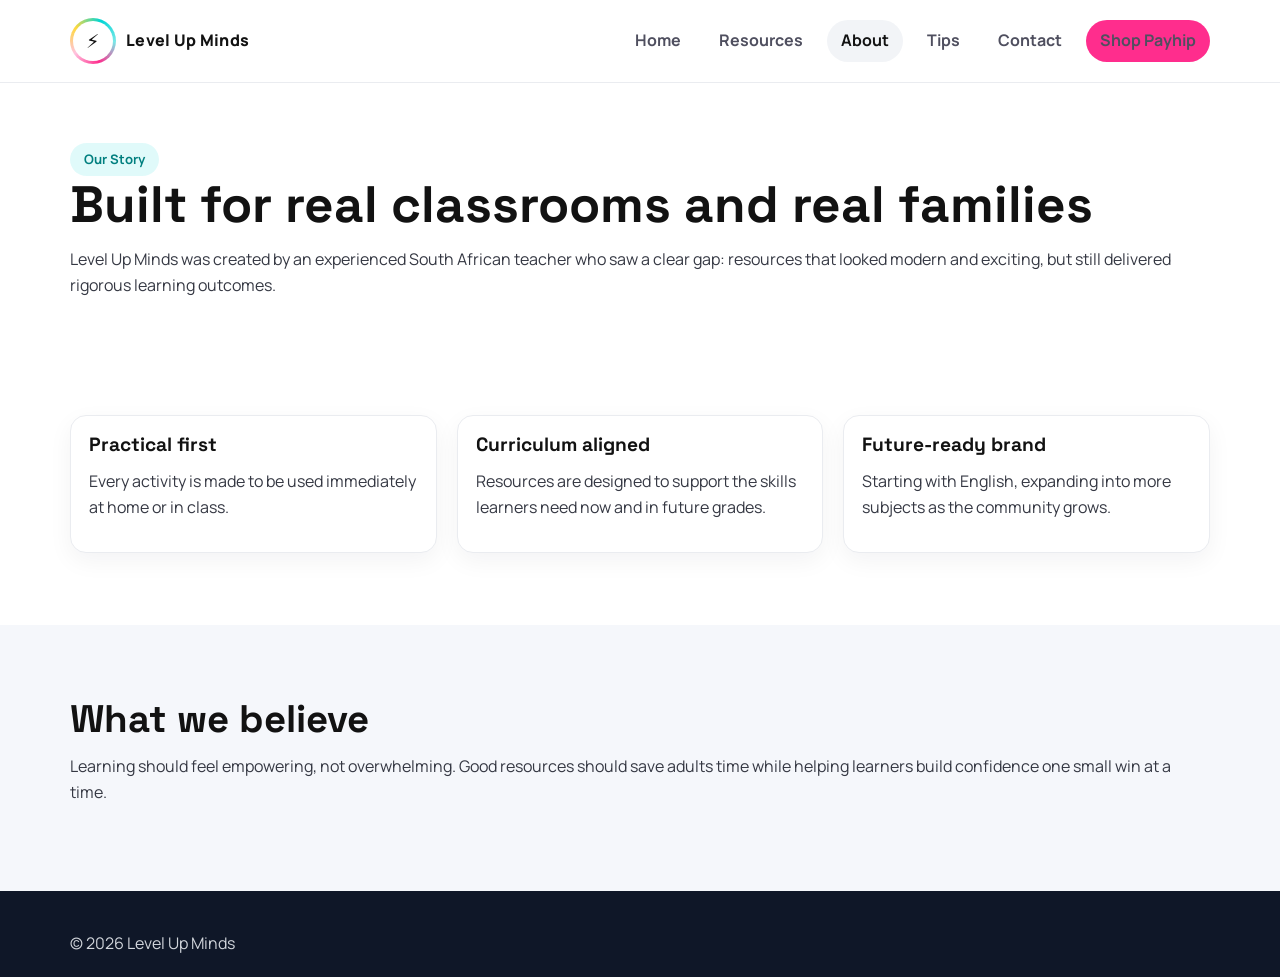
==== about.html @ 29143eef "Build Level Up Minds multi-page ecommerce website" ====
<!doctype html><html lang="en"><head><meta charset="UTF-8" /><meta name="viewport" content="width=device-width, initial-scale=1.0" />
<title>About | Level Up Minds</title><link rel="preconnect" href="https://fonts.googleapis.com"><link rel="preconnect" href="https://fonts.gstatic.com" crossorigin>
<link href="https://fonts.googleapis.com/css2?family=Manrope:wght@400;600;700;800&family=Space+Grotesk:wght@600;700&display=swap" rel="stylesheet"><link rel="stylesheet" href="styles.css" /></head><body>
<header class="site-header"><div class="container nav-wrap"><a href="index.html" class="brand"><span class="brand__badge"></span>Level Up Minds</a><button class="nav-toggle" data-menu-toggle>☰</button><nav class="nav" data-nav><a href="index.html">Home</a><a href="shop.html">Resources</a><a href="about.html">About</a><a href="blog.html">Tips</a><a href="contact.html">Contact</a><a href="https://payhip.com" target="_blank" class="btn btn--primary">Shop Payhip</a></nav></div></header>
<main><section class="page-hero"><div class="container"><span class="badge">Our Story</span><h1>Built for real classrooms and real families</h1><p>Level Up Minds was created by an experienced South African teacher who saw a clear gap: resources that looked modern and exciting, but still delivered rigorous learning outcomes.</p></div></section>
<section class="section"><div class="container grid-3"><article class="card"><h3>Practical first</h3><p>Every activity is made to be used immediately at home or in class.</p></article><article class="card"><h3>Curriculum aligned</h3><p>Resources are designed to support the skills learners need now and in future grades.</p></article><article class="card"><h3>Future-ready brand</h3><p>Starting with English, expanding into more subjects as the community grows.</p></article></div></section>
<section class="section section--soft"><div class="container"><h2>What we believe</h2><p>Learning should feel empowering, not overwhelming. Good resources should save adults time while helping learners build confidence one small win at a time.</p></div></section></main>
<footer class="footer"><div class="container">© 2026 Level Up Minds</div></footer><script src="script.js"></script></body></html>
---- styles.css ----
:root {
  --teal: #00d5d5;
  --pink: #ff2d8d;
  --yellow: #ffd93d;
  --ink: #121212;
  --muted: #667085;
  --bg-soft: #f5f7fb;
  --card: #ffffff;
  --radius-lg: 24px;
  --radius-md: 16px;
  --shadow: 0 14px 40px rgba(17, 24, 39, 0.1);
}

* { box-sizing: border-box; }
html { scroll-behavior: smooth; }
body {
  margin: 0;
  font-family: 'Manrope', 'Inter', system-ui, -apple-system, sans-serif;
  color: var(--ink);
  background: #fff;
  line-height: 1.6;
}
img { max-width: 100%; display: block; }
a { color: inherit; text-decoration: none; }

.container { width: min(1140px, 92vw); margin: 0 auto; }
.section { padding: 72px 0; }
.section--soft { background: var(--bg-soft); }

.badge {
  display: inline-flex;
  align-items: center;
  gap: .5rem;
  border-radius: 999px;
  background: rgba(0,213,213,.12);
  color: #007f7f;
  padding: 6px 14px;
  font-weight: 700;
  font-size: .82rem;
}

h1, h2, h3 { font-family: 'Space Grotesk', 'Manrope', sans-serif; line-height: 1.12; margin: 0 0 14px; }
h1 { font-size: clamp(2rem, 4vw, 3.5rem); }
h2 { font-size: clamp(1.8rem, 3vw, 2.5rem); }
h3 { font-size: 1.2rem; }
p { margin: 0 0 14px; color: #353843; }

.btn {
  display: inline-flex;
  align-items: center;
  justify-content: center;
  border-radius: 999px;
  border: 0;
  font-weight: 800;
  padding: 12px 20px;
  cursor: pointer;
  transition: transform .2s, box-shadow .2s, background .2s;
}
.btn:hover { transform: translateY(-2px); box-shadow: 0 10px 30px rgba(0,0,0,.14); }
.btn--primary { background: var(--pink); color: #fff; }
.btn--secondary { background: var(--teal); color: #003030; }
.btn--outline { border: 2px solid #1018281f; background: #fff; }

.site-header {
  position: sticky;
  top: 0;
  z-index: 100;
  backdrop-filter: blur(10px);
  background: rgba(255,255,255,.88);
  border-bottom: 1px solid #eaecf0;
}
.nav-wrap {
  display: flex;
  justify-content: space-between;
  align-items: center;
  gap: 20px;
  min-height: 82px;
}
.brand {
  display: flex;
  align-items: center;
  gap: 10px;
  font-weight: 900;
  letter-spacing: .3px;
}
.brand__badge {
  width: 46px;
  aspect-ratio: 1;
  border-radius: 50%;
  background: conic-gradient(from 20deg, var(--teal), #7ae8e8, var(--pink), #ffc3df, var(--yellow), var(--teal));
  padding: 3px;
}
.brand__badge::before {
  content: '⚡';
  display: grid;
  place-items: center;
  width: 100%;
  height: 100%;
  border-radius: 50%;
  background: #fff;
  font-size: 1.2rem;
}
.nav { display: flex; gap: 10px; }
.nav a {
  border-radius: 999px;
  padding: 8px 14px;
  font-weight: 700;
  color: #4f4f5f;
}
.nav a.active, .nav a:hover { background: #f2f4f7; color: #121212; }
.nav-toggle {
  display: none;
  border: 0;
  background: transparent;
  font-size: 1.5rem;
}

.hero {
  padding: 80px 0 56px;
  position: relative;
  overflow: hidden;
}
.hero::before, .hero::after {
  content: '';
  position: absolute;
  border-radius: 999px;
  filter: blur(3px);
}
.hero::before {
  width: 260px; height: 260px;
  background: radial-gradient(circle, rgba(255,45,141,.22), transparent 70%);
  right: -80px; top: -40px;
}
.hero::after {
  width: 340px; height: 340px;
  background: radial-gradient(circle, rgba(0,213,213,.2), transparent 72%);
  left: -80px; bottom: -120px;
}
.hero-grid {
  display: grid;
  grid-template-columns: 1.1fr .9fr;
  align-items: center;
  gap: 30px;
}
.hero-card {
  background: #fff;
  border-radius: var(--radius-lg);
  box-shadow: var(--shadow);
  padding: 22px;
  border: 1px solid #eef1f4;
}
.hero-art {
  background: linear-gradient(145deg, #fff 10%, #f6fdff 90%);
  border-radius: var(--radius-lg);
  padding: 20px;
  box-shadow: var(--shadow);
}
.doodles { display: grid; grid-template-columns: repeat(3, 1fr); gap: 10px; }
.doodle {
  background: #fff;
  border: 2px dashed #e4e7ec;
  border-radius: 14px;
  min-height: 82px;
  display: grid;
  place-items: center;
  font-size: 1.6rem;
}

.grid-3 { display: grid; grid-template-columns: repeat(3, 1fr); gap: 20px; }
.grid-4 { display: grid; grid-template-columns: repeat(4, 1fr); gap: 20px; }
.card {
  background: #fff;
  border-radius: var(--radius-md);
  padding: 18px;
  border: 1px solid #eaecf0;
  box-shadow: 0 8px 24px rgba(16, 24, 40, .05);
}
.product-card img {
  border-radius: 12px;
  aspect-ratio: 4 / 3;
  object-fit: cover;
  margin-bottom: 12px;
}
.price {
  font-weight: 900;
  color: #0f1729;
  margin: 10px 0 14px;
}
.kicker { color: #667085; font-size: .95rem; }

.category-pill {
  background: white;
  border-radius: 999px;
  border: 1px solid #e5e7eb;
  padding: 10px 14px;
  font-weight: 700;
}
.category-wrap { display: flex; flex-wrap: wrap; gap: 10px; }

.quote {
  border-left: 4px solid var(--pink);
  padding-left: 14px;
  color: #3b3f4a;
}
.newsletter {
  background: linear-gradient(120deg, #fff, #f7fdff);
  border: 1px solid #e4eff2;
  border-radius: var(--radius-lg);
  box-shadow: var(--shadow);
  padding: 30px;
}
.inline-form {
  display: grid;
  grid-template-columns: 1fr auto;
  gap: 10px;
}
input, select, textarea {
  width: 100%;
  border: 1px solid #d0d5dd;
  border-radius: 12px;
  padding: 12px 14px;
  font: inherit;
}
textarea { min-height: 140px; }

.filters {
  display: grid;
  grid-template-columns: repeat(3, 1fr);
  gap: 12px;
  margin-bottom: 22px;
}

.cta-banner {
  background: linear-gradient(120deg, #00d5d5, #5ee8e8 35%, #ff2d8d);
  color: #fff;
  border-radius: var(--radius-lg);
  padding: 28px;
  display: flex;
  flex-wrap: wrap;
  justify-content: space-between;
  gap: 16px;
}

.footer {
  background: #0f1728;
  color: #d1d5db;
  padding: 40px 0 20px;
}
.footer-grid {
  display: grid;
  grid-template-columns: 1.2fr 1fr 1fr;
  gap: 24px;
}
.socials { display: flex; gap: 10px; }
.socials a {
  width: 38px;
  height: 38px;
  border-radius: 50%;
  display: grid;
  place-items: center;
  background: #1e293b;
}

.page-hero {
  padding: 60px 0 30px;
}
.blog-list { display: grid; gap: 16px; }
.blog-item { display: grid; gap: 8px; }

@media (max-width: 930px) {
  .hero-grid, .grid-4, .grid-3, .footer-grid { grid-template-columns: 1fr 1fr; }
  .filters { grid-template-columns: 1fr 1fr; }
}

@media (max-width: 720px) {
  .nav-toggle { display: block; }
  .nav {
    display: none;
    position: absolute;
    left: 4vw;
    right: 4vw;
    top: 74px;
    background: #fff;
    border: 1px solid #eaecf0;
    border-radius: 14px;
    padding: 10px;
    box-shadow: var(--shadow);
    flex-direction: column;
  }
  .nav.open { display: flex; }
  .hero-grid, .grid-4, .grid-3, .footer-grid, .filters, .inline-form { grid-template-columns: 1fr; }
}
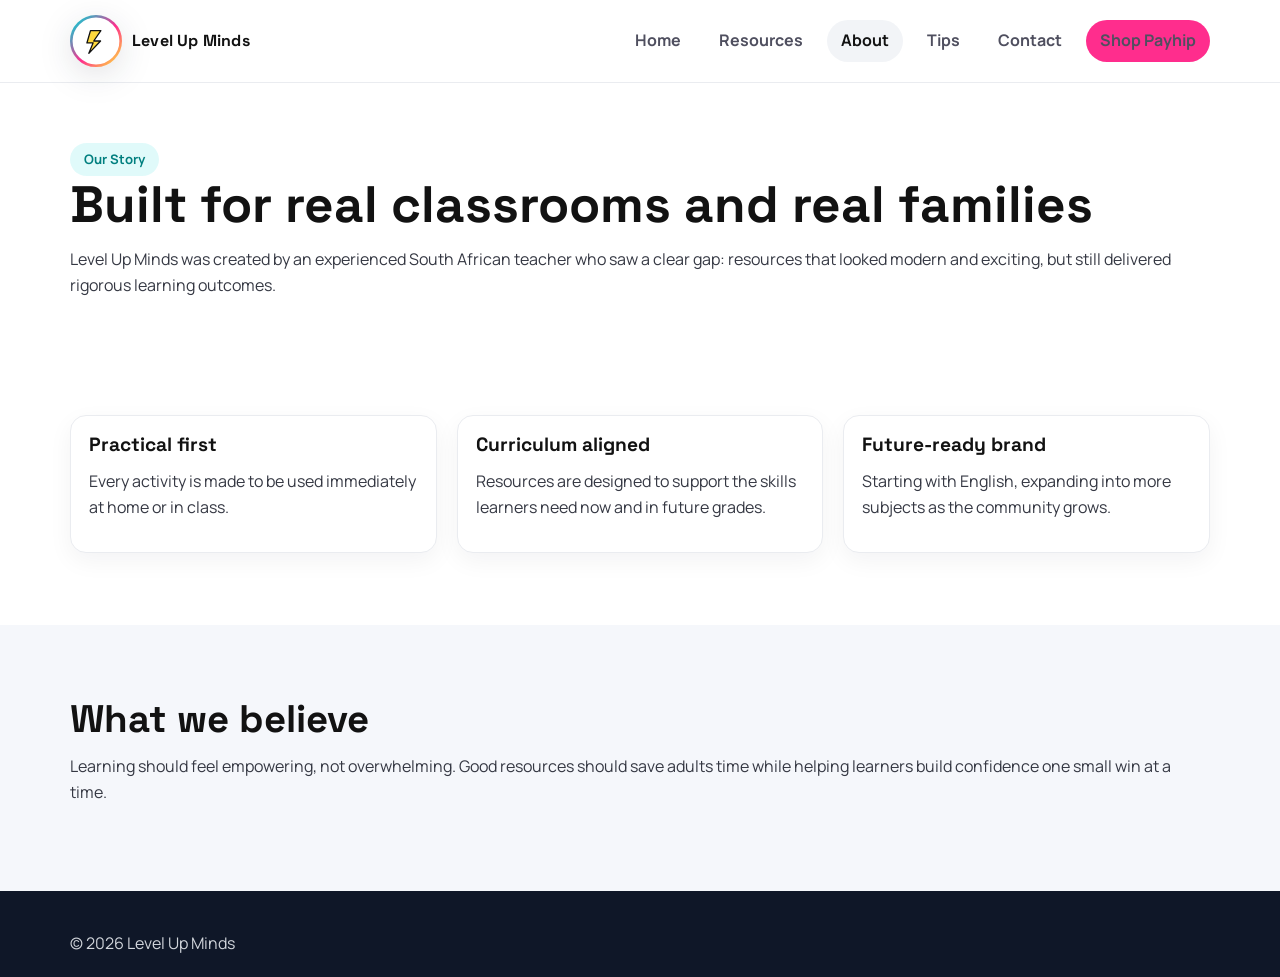
==== commit a9ab69f3: "Refine site to use official branding asset paths and accents" ====
--- a/about.html
+++ b/about.html
@@ -1,7 +1,7 @@
 <!doctype html><html lang="en"><head><meta charset="UTF-8" /><meta name="viewport" content="width=device-width, initial-scale=1.0" />
 <title>About | Level Up Minds</title><link rel="preconnect" href="https://fonts.googleapis.com"><link rel="preconnect" href="https://fonts.gstatic.com" crossorigin>
 <link href="https://fonts.googleapis.com/css2?family=Manrope:wght@400;600;700;800&family=Space+Grotesk:wght@600;700&display=swap" rel="stylesheet"><link rel="stylesheet" href="styles.css" /></head><body>
-<header class="site-header"><div class="container nav-wrap"><a href="index.html" class="brand"><span class="brand__badge"></span>Level Up Minds</a><button class="nav-toggle" data-menu-toggle>☰</button><nav class="nav" data-nav><a href="index.html">Home</a><a href="shop.html">Resources</a><a href="about.html">About</a><a href="blog.html">Tips</a><a href="contact.html">Contact</a><a href="https://payhip.com" target="_blank" class="btn btn--primary">Shop Payhip</a></nav></div></header>
+<header class="site-header"><div class="container nav-wrap"><a href="index.html" class="brand"><img class="brand__logo" src="assets/brand/level-up-minds-logo.png" alt="Level Up Minds logo" onerror="this.onerror=null;this.src='assets/logo-mark.svg';" /><span class="brand__name">Level Up Minds</span></a><button class="nav-toggle" data-menu-toggle>☰</button><nav class="nav" data-nav><a href="index.html">Home</a><a href="shop.html">Resources</a><a href="about.html">About</a><a href="blog.html">Tips</a><a href="contact.html">Contact</a><a href="https://payhip.com" target="_blank" class="btn btn--primary">Shop Payhip</a></nav></div></header>
 <main><section class="page-hero"><div class="container"><span class="badge">Our Story</span><h1>Built for real classrooms and real families</h1><p>Level Up Minds was created by an experienced South African teacher who saw a clear gap: resources that looked modern and exciting, but still delivered rigorous learning outcomes.</p></div></section>
 <section class="section"><div class="container grid-3"><article class="card"><h3>Practical first</h3><p>Every activity is made to be used immediately at home or in class.</p></article><article class="card"><h3>Curriculum aligned</h3><p>Resources are designed to support the skills learners need now and in future grades.</p></article><article class="card"><h3>Future-ready brand</h3><p>Starting with English, expanding into more subjects as the community grows.</p></article></div></section>
 <section class="section section--soft"><div class="container"><h2>What we believe</h2><p>Learning should feel empowering, not overwhelming. Good resources should save adults time while helping learners build confidence one small win at a time.</p></div></section></main>
--- a/styles.css
+++ b/styles.css
@@ -83,22 +83,16 @@
   font-weight: 900;
   letter-spacing: .3px;
 }
-.brand__badge {
-  width: 46px;
-  aspect-ratio: 1;
-  border-radius: 50%;
-  background: conic-gradient(from 20deg, var(--teal), #7ae8e8, var(--pink), #ffc3df, var(--yellow), var(--teal));
-  padding: 3px;
-}
-.brand__badge::before {
-  content: '⚡';
-  display: grid;
-  place-items: center;
-  width: 100%;
-  height: 100%;
-  border-radius: 50%;
-  background: #fff;
-  font-size: 1.2rem;
+.brand__logo {
+  width: 52px;
+  height: 52px;
+  object-fit: contain;
+  filter: drop-shadow(0 8px 16px rgba(17,24,39,.12));
+}
+.brand__name {
+  font-family: 'Space Grotesk', 'Manrope', sans-serif;
+  font-weight: 700;
+  letter-spacing: .2px;
 }
 .nav { display: flex; gap: 10px; }
 .nav a {
@@ -155,15 +149,17 @@
   padding: 20px;
   box-shadow: var(--shadow);
 }
-.doodles { display: grid; grid-template-columns: repeat(3, 1fr); gap: 10px; }
-.doodle {
-  background: #fff;
-  border: 2px dashed #e4e7ec;
-  border-radius: 14px;
-  min-height: 82px;
-  display: grid;
-  place-items: center;
-  font-size: 1.6rem;
+.hero-brand-art {
+  border-radius: 16px;
+  background: linear-gradient(140deg, #ffffff, #f8feff);
+  border: 1px solid #eaf2f5;
+  padding: 10px;
+}
+.hero-brand-art img {
+  width: 100%;
+  border-radius: 12px;
+  max-height: 250px;
+  object-fit: cover;
 }
 
 .grid-3 { display: grid; grid-template-columns: repeat(3, 1fr); gap: 20px; }
@@ -174,6 +170,22 @@
   padding: 18px;
   border: 1px solid #eaecf0;
   box-shadow: 0 8px 24px rgba(16, 24, 40, .05);
+}
+
+.card, .hero-card, .newsletter {
+  position: relative;
+}
+.card::after, .hero-card::after {
+  content: '';
+  position: absolute;
+  width: 26px;
+  height: 26px;
+  right: 10px;
+  bottom: 10px;
+  background: url('assets/brand/brand-icons-sheet.png') no-repeat center / cover;
+  opacity: .13;
+  pointer-events: none;
+  border-radius: 8px;
 }
 .product-card img {
   border-radius: 12px;
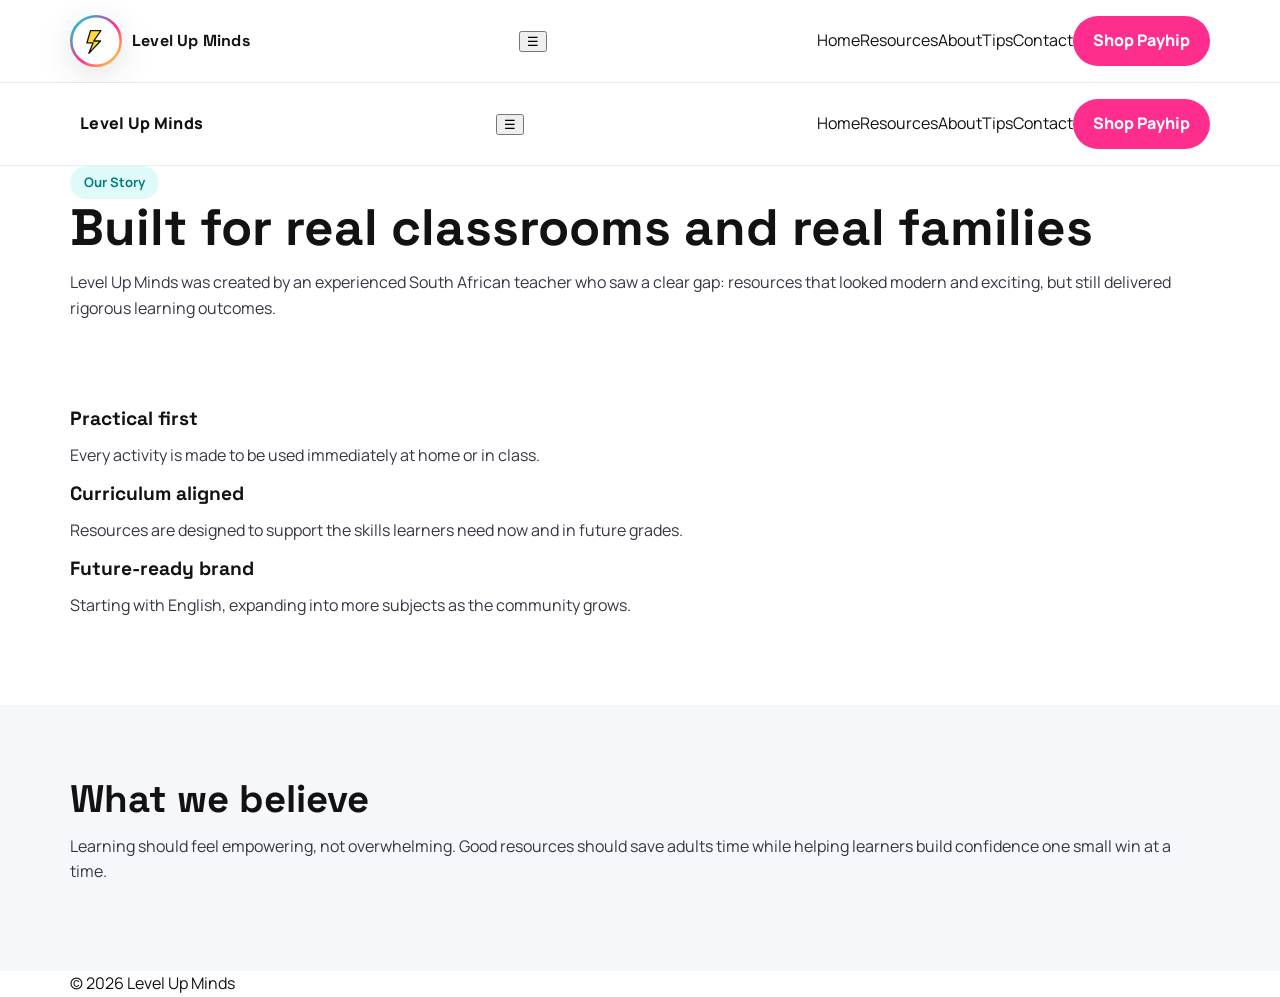
==== commit 536fac33: "Merge branch 'main' into codex/build-educational-e-commerce-website-for-level-up-minds-s70tfr" ====
--- a/about.html
+++ b/about.html
@@ -2,6 +2,7 @@
 <title>About | Level Up Minds</title><link rel="preconnect" href="https://fonts.googleapis.com"><link rel="preconnect" href="https://fonts.gstatic.com" crossorigin>
 <link href="https://fonts.googleapis.com/css2?family=Manrope:wght@400;600;700;800&family=Space+Grotesk:wght@600;700&display=swap" rel="stylesheet"><link rel="stylesheet" href="styles.css" /></head><body>
 <header class="site-header"><div class="container nav-wrap"><a href="index.html" class="brand"><img class="brand__logo" src="assets/brand/level-up-minds-logo.png" alt="Level Up Minds logo" onerror="this.onerror=null;this.src='assets/logo-mark.svg';" /><span class="brand__name">Level Up Minds</span></a><button class="nav-toggle" data-menu-toggle>☰</button><nav class="nav" data-nav><a href="index.html">Home</a><a href="shop.html">Resources</a><a href="about.html">About</a><a href="blog.html">Tips</a><a href="contact.html">Contact</a><a href="https://payhip.com" target="_blank" class="btn btn--primary">Shop Payhip</a></nav></div></header>
+<header class="site-header"><div class="container nav-wrap"><a href="index.html" class="brand"><span class="brand__badge"></span>Level Up Minds</a><button class="nav-toggle" data-menu-toggle>☰</button><nav class="nav" data-nav><a href="index.html">Home</a><a href="shop.html">Resources</a><a href="about.html">About</a><a href="blog.html">Tips</a><a href="contact.html">Contact</a><a href="https://payhip.com" target="_blank" class="btn btn--primary">Shop Payhip</a></nav></div></header>
 <main><section class="page-hero"><div class="container"><span class="badge">Our Story</span><h1>Built for real classrooms and real families</h1><p>Level Up Minds was created by an experienced South African teacher who saw a clear gap: resources that looked modern and exciting, but still delivered rigorous learning outcomes.</p></div></section>
 <section class="section"><div class="container grid-3"><article class="card"><h3>Practical first</h3><p>Every activity is made to be used immediately at home or in class.</p></article><article class="card"><h3>Curriculum aligned</h3><p>Resources are designed to support the skills learners need now and in future grades.</p></article><article class="card"><h3>Future-ready brand</h3><p>Starting with English, expanding into more subjects as the community grows.</p></article></div></section>
 <section class="section section--soft"><div class="container"><h2>What we believe</h2><p>Learning should feel empowering, not overwhelming. Good resources should save adults time while helping learners build confidence one small win at a time.</p></div></section></main>
--- a/styles.css
+++ b/styles.css
@@ -93,6 +93,22 @@
   font-family: 'Space Grotesk', 'Manrope', sans-serif;
   font-weight: 700;
   letter-spacing: .2px;
+.brand__badge {
+  width: 46px;
+  aspect-ratio: 1;
+  border-radius: 50%;
+  background: conic-gradient(from 20deg, var(--teal), #7ae8e8, var(--pink), #ffc3df, var(--yellow), var(--teal));
+  padding: 3px;
+}
+.brand__badge::before {
+  content: '⚡';
+  display: grid;
+  place-items: center;
+  width: 100%;
+  height: 100%;
+  border-radius: 50%;
+  background: #fff;
+  font-size: 1.2rem;
 }
 .nav { display: flex; gap: 10px; }
 .nav a {
@@ -160,6 +176,15 @@
   border-radius: 12px;
   max-height: 250px;
   object-fit: cover;
+.doodles { display: grid; grid-template-columns: repeat(3, 1fr); gap: 10px; }
+.doodle {
+  background: #fff;
+  border: 2px dashed #e4e7ec;
+  border-radius: 14px;
+  min-height: 82px;
+  display: grid;
+  place-items: center;
+  font-size: 1.6rem;
 }
 
 .grid-3 { display: grid; grid-template-columns: repeat(3, 1fr); gap: 20px; }
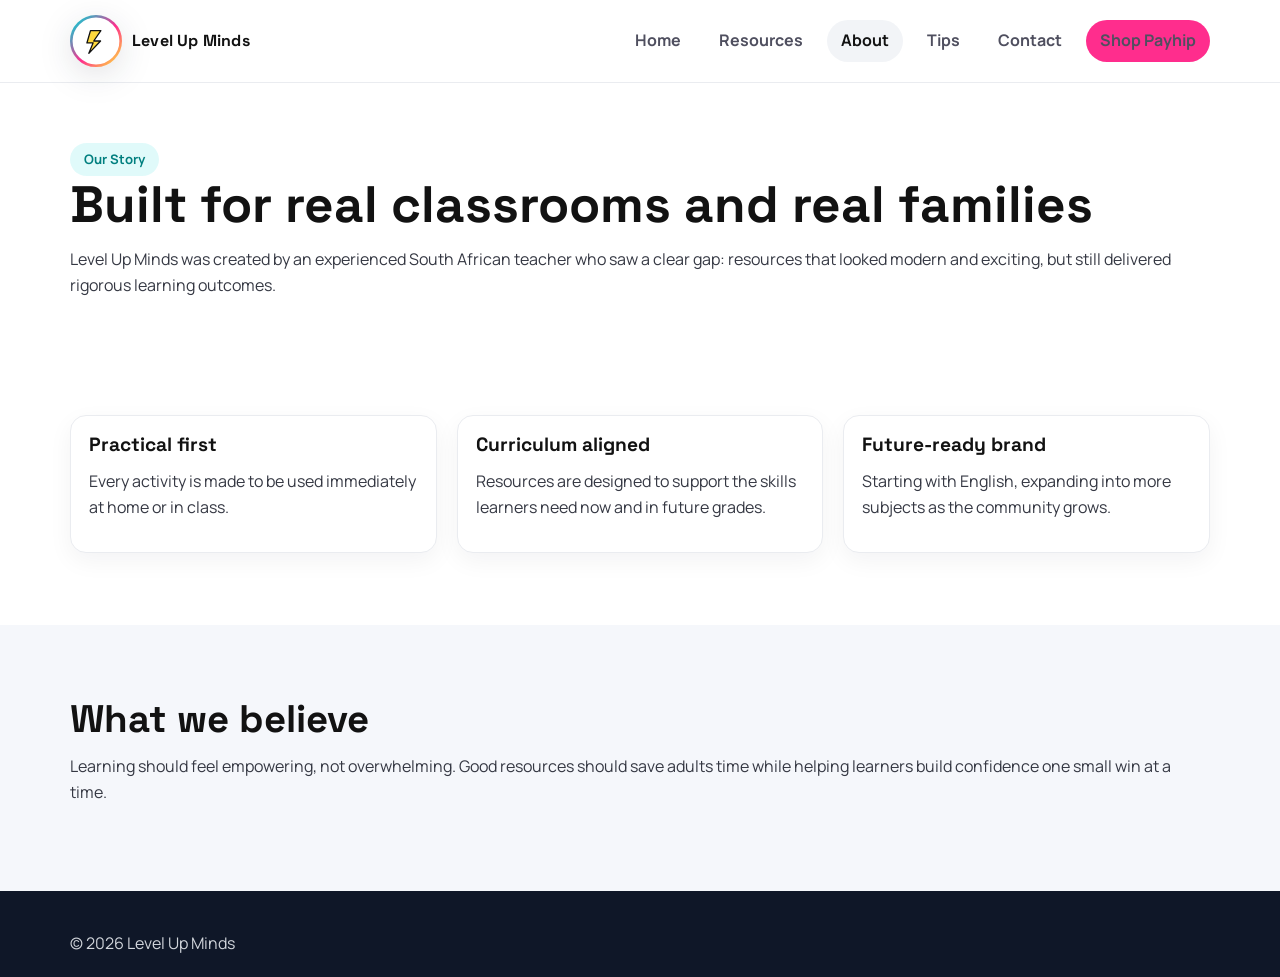
==== commit 9d31a94c: "Restore homepage layout and clean logo integration" ====
--- a/about.html
+++ b/about.html
@@ -1,8 +1,7 @@
 <!doctype html><html lang="en"><head><meta charset="UTF-8" /><meta name="viewport" content="width=device-width, initial-scale=1.0" />
 <title>About | Level Up Minds</title><link rel="preconnect" href="https://fonts.googleapis.com"><link rel="preconnect" href="https://fonts.gstatic.com" crossorigin>
 <link href="https://fonts.googleapis.com/css2?family=Manrope:wght@400;600;700;800&family=Space+Grotesk:wght@600;700&display=swap" rel="stylesheet"><link rel="stylesheet" href="styles.css" /></head><body>
-<header class="site-header"><div class="container nav-wrap"><a href="index.html" class="brand"><img class="brand__logo" src="assets/brand/level-up-minds-logo.png" alt="Level Up Minds logo" onerror="this.onerror=null;this.src='assets/logo-mark.svg';" /><span class="brand__name">Level Up Minds</span></a><button class="nav-toggle" data-menu-toggle>☰</button><nav class="nav" data-nav><a href="index.html">Home</a><a href="shop.html">Resources</a><a href="about.html">About</a><a href="blog.html">Tips</a><a href="contact.html">Contact</a><a href="https://payhip.com" target="_blank" class="btn btn--primary">Shop Payhip</a></nav></div></header>
-<header class="site-header"><div class="container nav-wrap"><a href="index.html" class="brand"><span class="brand__badge"></span>Level Up Minds</a><button class="nav-toggle" data-menu-toggle>☰</button><nav class="nav" data-nav><a href="index.html">Home</a><a href="shop.html">Resources</a><a href="about.html">About</a><a href="blog.html">Tips</a><a href="contact.html">Contact</a><a href="https://payhip.com" target="_blank" class="btn btn--primary">Shop Payhip</a></nav></div></header>
+<header class="site-header"><div class="container nav-wrap"><a href="index.html" class="brand"><img class="brand__logo" src="assets/brand/level-up-minds-logo.png" alt="Level Up Minds logo" onerror="this.onerror=null;this.src='assets/logo-mark.svg';" /><span class="brand__name">Level Up Minds</span></a><button class="nav-toggle" data-menu-toggle>☰</button><nav class="nav" data-nav><a href="index.html">Home</a> <a href="shop.html">Resources</a> <a href="about.html">About</a> <a href="blog.html">Tips</a> <a href="contact.html">Contact</a><a href="https://payhip.com" target="_blank" class="btn btn--primary">Shop Payhip</a></nav></div></header>
 <main><section class="page-hero"><div class="container"><span class="badge">Our Story</span><h1>Built for real classrooms and real families</h1><p>Level Up Minds was created by an experienced South African teacher who saw a clear gap: resources that looked modern and exciting, but still delivered rigorous learning outcomes.</p></div></section>
 <section class="section"><div class="container grid-3"><article class="card"><h3>Practical first</h3><p>Every activity is made to be used immediately at home or in class.</p></article><article class="card"><h3>Curriculum aligned</h3><p>Resources are designed to support the skills learners need now and in future grades.</p></article><article class="card"><h3>Future-ready brand</h3><p>Starting with English, expanding into more subjects as the community grows.</p></article></div></section>
 <section class="section section--soft"><div class="container"><h2>What we believe</h2><p>Learning should feel empowering, not overwhelming. Good resources should save adults time while helping learners build confidence one small win at a time.</p></div></section></main>
--- a/styles.css
+++ b/styles.css
@@ -93,22 +93,6 @@
   font-family: 'Space Grotesk', 'Manrope', sans-serif;
   font-weight: 700;
   letter-spacing: .2px;
-.brand__badge {
-  width: 46px;
-  aspect-ratio: 1;
-  border-radius: 50%;
-  background: conic-gradient(from 20deg, var(--teal), #7ae8e8, var(--pink), #ffc3df, var(--yellow), var(--teal));
-  padding: 3px;
-}
-.brand__badge::before {
-  content: '⚡';
-  display: grid;
-  place-items: center;
-  width: 100%;
-  height: 100%;
-  border-radius: 50%;
-  background: #fff;
-  font-size: 1.2rem;
 }
 .nav { display: flex; gap: 10px; }
 .nav a {
@@ -165,17 +149,6 @@
   padding: 20px;
   box-shadow: var(--shadow);
 }
-.hero-brand-art {
-  border-radius: 16px;
-  background: linear-gradient(140deg, #ffffff, #f8feff);
-  border: 1px solid #eaf2f5;
-  padding: 10px;
-}
-.hero-brand-art img {
-  width: 100%;
-  border-radius: 12px;
-  max-height: 250px;
-  object-fit: cover;
 .doodles { display: grid; grid-template-columns: repeat(3, 1fr); gap: 10px; }
 .doodle {
   background: #fff;
@@ -197,21 +170,6 @@
   box-shadow: 0 8px 24px rgba(16, 24, 40, .05);
 }
 
-.card, .hero-card, .newsletter {
-  position: relative;
-}
-.card::after, .hero-card::after {
-  content: '';
-  position: absolute;
-  width: 26px;
-  height: 26px;
-  right: 10px;
-  bottom: 10px;
-  background: url('assets/brand/brand-icons-sheet.png') no-repeat center / cover;
-  opacity: .13;
-  pointer-events: none;
-  border-radius: 8px;
-}
 .product-card img {
   border-radius: 12px;
   aspect-ratio: 4 / 3;
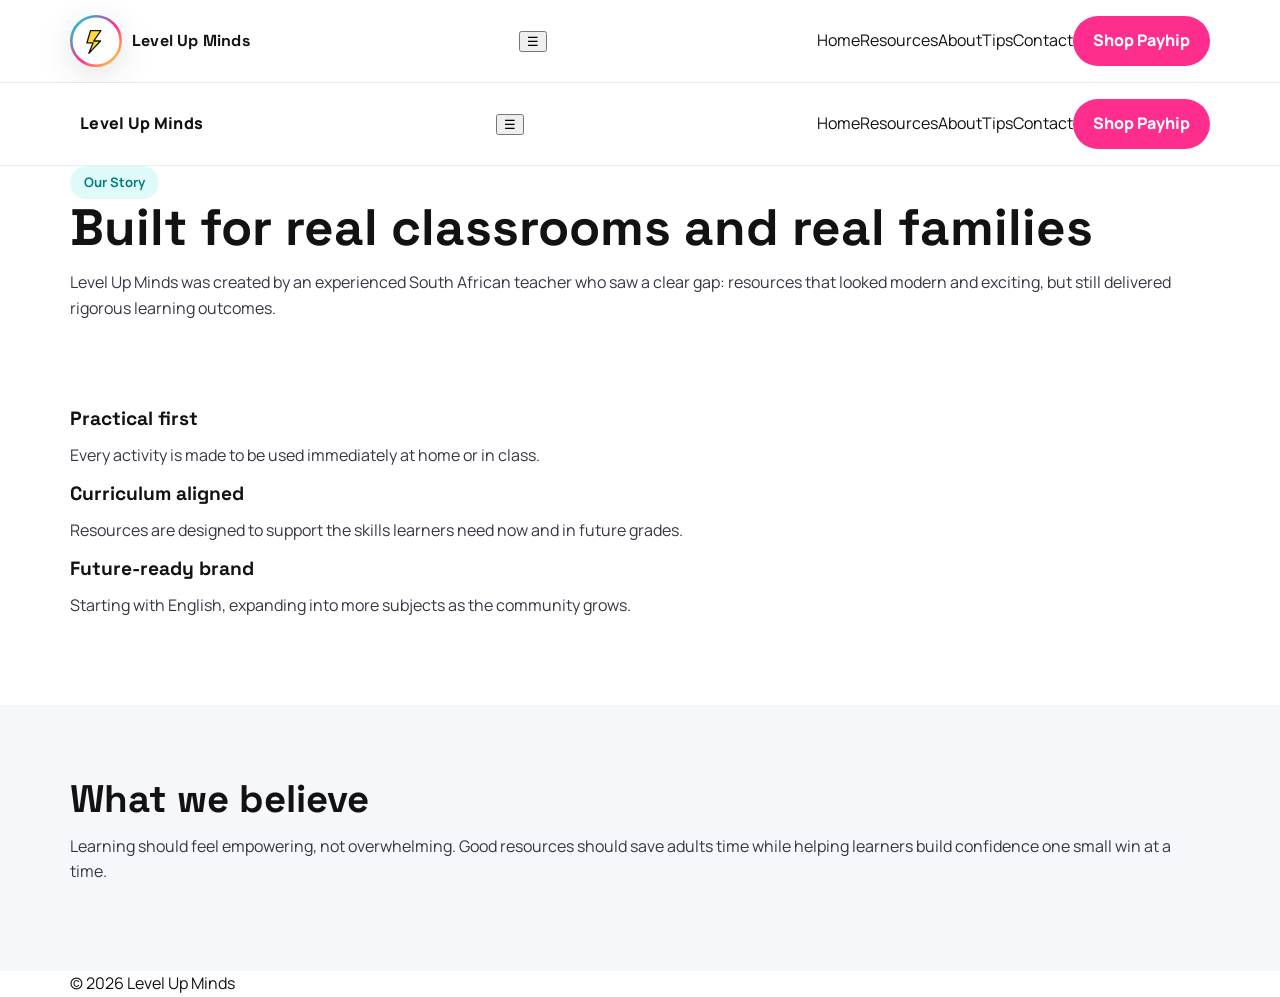
==== commit 1a7aec76: "Merge branch 'main' into codex/build-educational-e-commerce-website-for-level-up-minds-05gr4j" ====
--- a/about.html
+++ b/about.html
@@ -1,7 +1,8 @@
 <!doctype html><html lang="en"><head><meta charset="UTF-8" /><meta name="viewport" content="width=device-width, initial-scale=1.0" />
 <title>About | Level Up Minds</title><link rel="preconnect" href="https://fonts.googleapis.com"><link rel="preconnect" href="https://fonts.gstatic.com" crossorigin>
 <link href="https://fonts.googleapis.com/css2?family=Manrope:wght@400;600;700;800&family=Space+Grotesk:wght@600;700&display=swap" rel="stylesheet"><link rel="stylesheet" href="styles.css" /></head><body>
-<header class="site-header"><div class="container nav-wrap"><a href="index.html" class="brand"><img class="brand__logo" src="assets/brand/level-up-minds-logo.png" alt="Level Up Minds logo" onerror="this.onerror=null;this.src='assets/logo-mark.svg';" /><span class="brand__name">Level Up Minds</span></a><button class="nav-toggle" data-menu-toggle>☰</button><nav class="nav" data-nav><a href="index.html">Home</a> <a href="shop.html">Resources</a> <a href="about.html">About</a> <a href="blog.html">Tips</a> <a href="contact.html">Contact</a><a href="https://payhip.com" target="_blank" class="btn btn--primary">Shop Payhip</a></nav></div></header>
+<header class="site-header"><div class="container nav-wrap"><a href="index.html" class="brand"><img class="brand__logo" src="assets/brand/level-up-minds-logo.png" alt="Level Up Minds logo" onerror="this.onerror=null;this.src='assets/logo-mark.svg';" /><span class="brand__name">Level Up Minds</span></a><button class="nav-toggle" data-menu-toggle>☰</button><nav class="nav" data-nav><a href="index.html">Home</a><a href="shop.html">Resources</a><a href="about.html">About</a><a href="blog.html">Tips</a><a href="contact.html">Contact</a><a href="https://payhip.com" target="_blank" class="btn btn--primary">Shop Payhip</a></nav></div></header>
+<header class="site-header"><div class="container nav-wrap"><a href="index.html" class="brand"><span class="brand__badge"></span>Level Up Minds</a><button class="nav-toggle" data-menu-toggle>☰</button><nav class="nav" data-nav><a href="index.html">Home</a><a href="shop.html">Resources</a><a href="about.html">About</a><a href="blog.html">Tips</a><a href="contact.html">Contact</a><a href="https://payhip.com" target="_blank" class="btn btn--primary">Shop Payhip</a></nav></div></header>
 <main><section class="page-hero"><div class="container"><span class="badge">Our Story</span><h1>Built for real classrooms and real families</h1><p>Level Up Minds was created by an experienced South African teacher who saw a clear gap: resources that looked modern and exciting, but still delivered rigorous learning outcomes.</p></div></section>
 <section class="section"><div class="container grid-3"><article class="card"><h3>Practical first</h3><p>Every activity is made to be used immediately at home or in class.</p></article><article class="card"><h3>Curriculum aligned</h3><p>Resources are designed to support the skills learners need now and in future grades.</p></article><article class="card"><h3>Future-ready brand</h3><p>Starting with English, expanding into more subjects as the community grows.</p></article></div></section>
 <section class="section section--soft"><div class="container"><h2>What we believe</h2><p>Learning should feel empowering, not overwhelming. Good resources should save adults time while helping learners build confidence one small win at a time.</p></div></section></main>
--- a/styles.css
+++ b/styles.css
@@ -93,6 +93,22 @@
   font-family: 'Space Grotesk', 'Manrope', sans-serif;
   font-weight: 700;
   letter-spacing: .2px;
+.brand__badge {
+  width: 46px;
+  aspect-ratio: 1;
+  border-radius: 50%;
+  background: conic-gradient(from 20deg, var(--teal), #7ae8e8, var(--pink), #ffc3df, var(--yellow), var(--teal));
+  padding: 3px;
+}
+.brand__badge::before {
+  content: '⚡';
+  display: grid;
+  place-items: center;
+  width: 100%;
+  height: 100%;
+  border-radius: 50%;
+  background: #fff;
+  font-size: 1.2rem;
 }
 .nav { display: flex; gap: 10px; }
 .nav a {
@@ -149,6 +165,17 @@
   padding: 20px;
   box-shadow: var(--shadow);
 }
+.hero-brand-art {
+  border-radius: 16px;
+  background: linear-gradient(140deg, #ffffff, #f8feff);
+  border: 1px solid #eaf2f5;
+  padding: 10px;
+}
+.hero-brand-art img {
+  width: 100%;
+  border-radius: 12px;
+  max-height: 250px;
+  object-fit: cover;
 .doodles { display: grid; grid-template-columns: repeat(3, 1fr); gap: 10px; }
 .doodle {
   background: #fff;
@@ -170,6 +197,21 @@
   box-shadow: 0 8px 24px rgba(16, 24, 40, .05);
 }
 
+.card, .hero-card, .newsletter {
+  position: relative;
+}
+.card::after, .hero-card::after {
+  content: '';
+  position: absolute;
+  width: 26px;
+  height: 26px;
+  right: 10px;
+  bottom: 10px;
+  background: url('assets/brand/brand-icons-sheet.png') no-repeat center / cover;
+  opacity: .13;
+  pointer-events: none;
+  border-radius: 8px;
+}
 .product-card img {
   border-radius: 12px;
   aspect-ratio: 4 / 3;
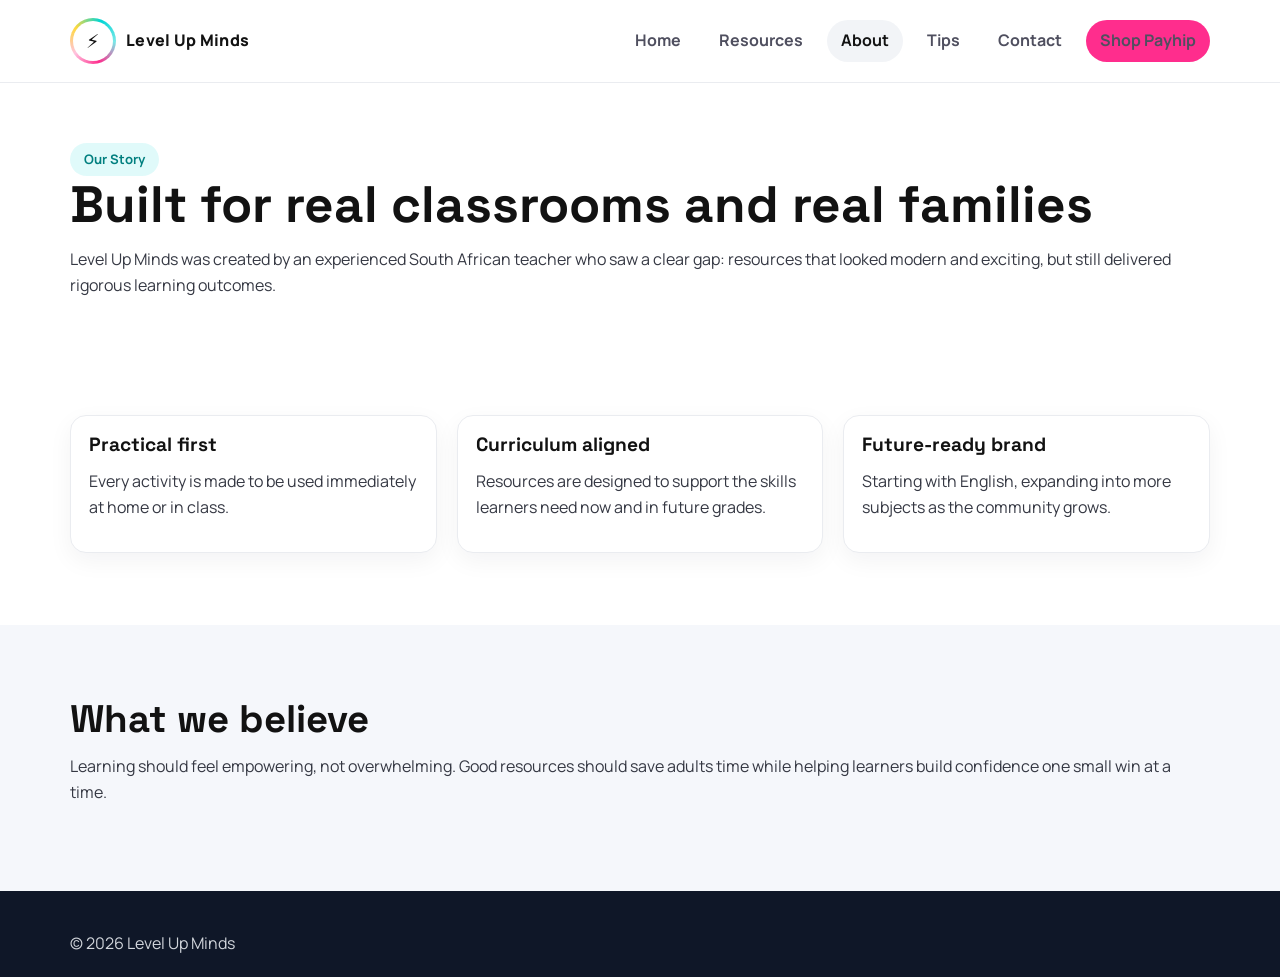
==== commit 6258a281: "Restore original homepage layout before logo asset swap" ====
--- a/about.html
+++ b/about.html
@@ -1,7 +1,6 @@
 <!doctype html><html lang="en"><head><meta charset="UTF-8" /><meta name="viewport" content="width=device-width, initial-scale=1.0" />
 <title>About | Level Up Minds</title><link rel="preconnect" href="https://fonts.googleapis.com"><link rel="preconnect" href="https://fonts.gstatic.com" crossorigin>
 <link href="https://fonts.googleapis.com/css2?family=Manrope:wght@400;600;700;800&family=Space+Grotesk:wght@600;700&display=swap" rel="stylesheet"><link rel="stylesheet" href="styles.css" /></head><body>
-<header class="site-header"><div class="container nav-wrap"><a href="index.html" class="brand"><img class="brand__logo" src="assets/brand/level-up-minds-logo.png" alt="Level Up Minds logo" onerror="this.onerror=null;this.src='assets/logo-mark.svg';" /><span class="brand__name">Level Up Minds</span></a><button class="nav-toggle" data-menu-toggle>☰</button><nav class="nav" data-nav><a href="index.html">Home</a><a href="shop.html">Resources</a><a href="about.html">About</a><a href="blog.html">Tips</a><a href="contact.html">Contact</a><a href="https://payhip.com" target="_blank" class="btn btn--primary">Shop Payhip</a></nav></div></header>
 <header class="site-header"><div class="container nav-wrap"><a href="index.html" class="brand"><span class="brand__badge"></span>Level Up Minds</a><button class="nav-toggle" data-menu-toggle>☰</button><nav class="nav" data-nav><a href="index.html">Home</a><a href="shop.html">Resources</a><a href="about.html">About</a><a href="blog.html">Tips</a><a href="contact.html">Contact</a><a href="https://payhip.com" target="_blank" class="btn btn--primary">Shop Payhip</a></nav></div></header>
 <main><section class="page-hero"><div class="container"><span class="badge">Our Story</span><h1>Built for real classrooms and real families</h1><p>Level Up Minds was created by an experienced South African teacher who saw a clear gap: resources that looked modern and exciting, but still delivered rigorous learning outcomes.</p></div></section>
 <section class="section"><div class="container grid-3"><article class="card"><h3>Practical first</h3><p>Every activity is made to be used immediately at home or in class.</p></article><article class="card"><h3>Curriculum aligned</h3><p>Resources are designed to support the skills learners need now and in future grades.</p></article><article class="card"><h3>Future-ready brand</h3><p>Starting with English, expanding into more subjects as the community grows.</p></article></div></section>
--- a/styles.css
+++ b/styles.css
@@ -83,16 +83,6 @@
   font-weight: 900;
   letter-spacing: .3px;
 }
-.brand__logo {
-  width: 52px;
-  height: 52px;
-  object-fit: contain;
-  filter: drop-shadow(0 8px 16px rgba(17,24,39,.12));
-}
-.brand__name {
-  font-family: 'Space Grotesk', 'Manrope', sans-serif;
-  font-weight: 700;
-  letter-spacing: .2px;
 .brand__badge {
   width: 46px;
   aspect-ratio: 1;
@@ -165,17 +155,6 @@
   padding: 20px;
   box-shadow: var(--shadow);
 }
-.hero-brand-art {
-  border-radius: 16px;
-  background: linear-gradient(140deg, #ffffff, #f8feff);
-  border: 1px solid #eaf2f5;
-  padding: 10px;
-}
-.hero-brand-art img {
-  width: 100%;
-  border-radius: 12px;
-  max-height: 250px;
-  object-fit: cover;
 .doodles { display: grid; grid-template-columns: repeat(3, 1fr); gap: 10px; }
 .doodle {
   background: #fff;
@@ -197,21 +176,6 @@
   box-shadow: 0 8px 24px rgba(16, 24, 40, .05);
 }
 
-.card, .hero-card, .newsletter {
-  position: relative;
-}
-.card::after, .hero-card::after {
-  content: '';
-  position: absolute;
-  width: 26px;
-  height: 26px;
-  right: 10px;
-  bottom: 10px;
-  background: url('assets/brand/brand-icons-sheet.png') no-repeat center / cover;
-  opacity: .13;
-  pointer-events: none;
-  border-radius: 8px;
-}
 .product-card img {
   border-radius: 12px;
   aspect-ratio: 4 / 3;
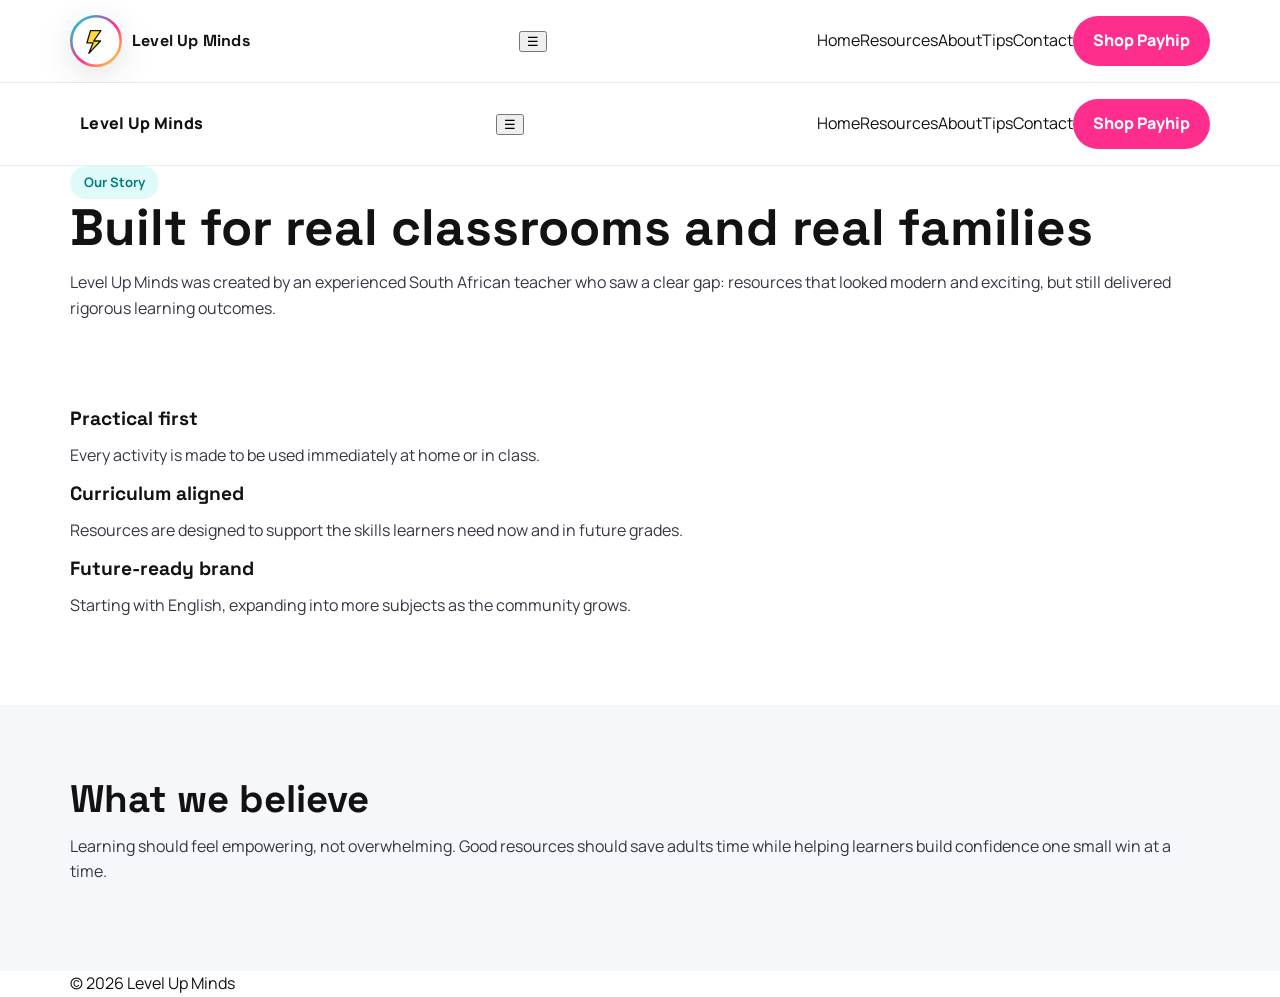
==== commit 6677539d: "Merge branch 'main' into codex/build-educational-e-commerce-website-for-level-up-minds" ====
--- a/about.html
+++ b/about.html
@@ -1,6 +1,7 @@
 <!doctype html><html lang="en"><head><meta charset="UTF-8" /><meta name="viewport" content="width=device-width, initial-scale=1.0" />
 <title>About | Level Up Minds</title><link rel="preconnect" href="https://fonts.googleapis.com"><link rel="preconnect" href="https://fonts.gstatic.com" crossorigin>
 <link href="https://fonts.googleapis.com/css2?family=Manrope:wght@400;600;700;800&family=Space+Grotesk:wght@600;700&display=swap" rel="stylesheet"><link rel="stylesheet" href="styles.css" /></head><body>
+<header class="site-header"><div class="container nav-wrap"><a href="index.html" class="brand"><img class="brand__logo" src="assets/brand/level-up-minds-logo.png" alt="Level Up Minds logo" onerror="this.onerror=null;this.src='assets/logo-mark.svg';" /><span class="brand__name">Level Up Minds</span></a><button class="nav-toggle" data-menu-toggle>☰</button><nav class="nav" data-nav><a href="index.html">Home</a><a href="shop.html">Resources</a><a href="about.html">About</a><a href="blog.html">Tips</a><a href="contact.html">Contact</a><a href="https://payhip.com" target="_blank" class="btn btn--primary">Shop Payhip</a></nav></div></header>
 <header class="site-header"><div class="container nav-wrap"><a href="index.html" class="brand"><span class="brand__badge"></span>Level Up Minds</a><button class="nav-toggle" data-menu-toggle>☰</button><nav class="nav" data-nav><a href="index.html">Home</a><a href="shop.html">Resources</a><a href="about.html">About</a><a href="blog.html">Tips</a><a href="contact.html">Contact</a><a href="https://payhip.com" target="_blank" class="btn btn--primary">Shop Payhip</a></nav></div></header>
 <main><section class="page-hero"><div class="container"><span class="badge">Our Story</span><h1>Built for real classrooms and real families</h1><p>Level Up Minds was created by an experienced South African teacher who saw a clear gap: resources that looked modern and exciting, but still delivered rigorous learning outcomes.</p></div></section>
 <section class="section"><div class="container grid-3"><article class="card"><h3>Practical first</h3><p>Every activity is made to be used immediately at home or in class.</p></article><article class="card"><h3>Curriculum aligned</h3><p>Resources are designed to support the skills learners need now and in future grades.</p></article><article class="card"><h3>Future-ready brand</h3><p>Starting with English, expanding into more subjects as the community grows.</p></article></div></section>
--- a/styles.css
+++ b/styles.css
@@ -83,6 +83,16 @@
   font-weight: 900;
   letter-spacing: .3px;
 }
+.brand__logo {
+  width: 52px;
+  height: 52px;
+  object-fit: contain;
+  filter: drop-shadow(0 8px 16px rgba(17,24,39,.12));
+}
+.brand__name {
+  font-family: 'Space Grotesk', 'Manrope', sans-serif;
+  font-weight: 700;
+  letter-spacing: .2px;
 .brand__badge {
   width: 46px;
   aspect-ratio: 1;
@@ -155,6 +165,17 @@
   padding: 20px;
   box-shadow: var(--shadow);
 }
+.hero-brand-art {
+  border-radius: 16px;
+  background: linear-gradient(140deg, #ffffff, #f8feff);
+  border: 1px solid #eaf2f5;
+  padding: 10px;
+}
+.hero-brand-art img {
+  width: 100%;
+  border-radius: 12px;
+  max-height: 250px;
+  object-fit: cover;
 .doodles { display: grid; grid-template-columns: repeat(3, 1fr); gap: 10px; }
 .doodle {
   background: #fff;
@@ -176,6 +197,21 @@
   box-shadow: 0 8px 24px rgba(16, 24, 40, .05);
 }
 
+.card, .hero-card, .newsletter {
+  position: relative;
+}
+.card::after, .hero-card::after {
+  content: '';
+  position: absolute;
+  width: 26px;
+  height: 26px;
+  right: 10px;
+  bottom: 10px;
+  background: url('assets/brand/brand-icons-sheet.png') no-repeat center / cover;
+  opacity: .13;
+  pointer-events: none;
+  border-radius: 8px;
+}
 .product-card img {
   border-radius: 12px;
   aspect-ratio: 4 / 3;
